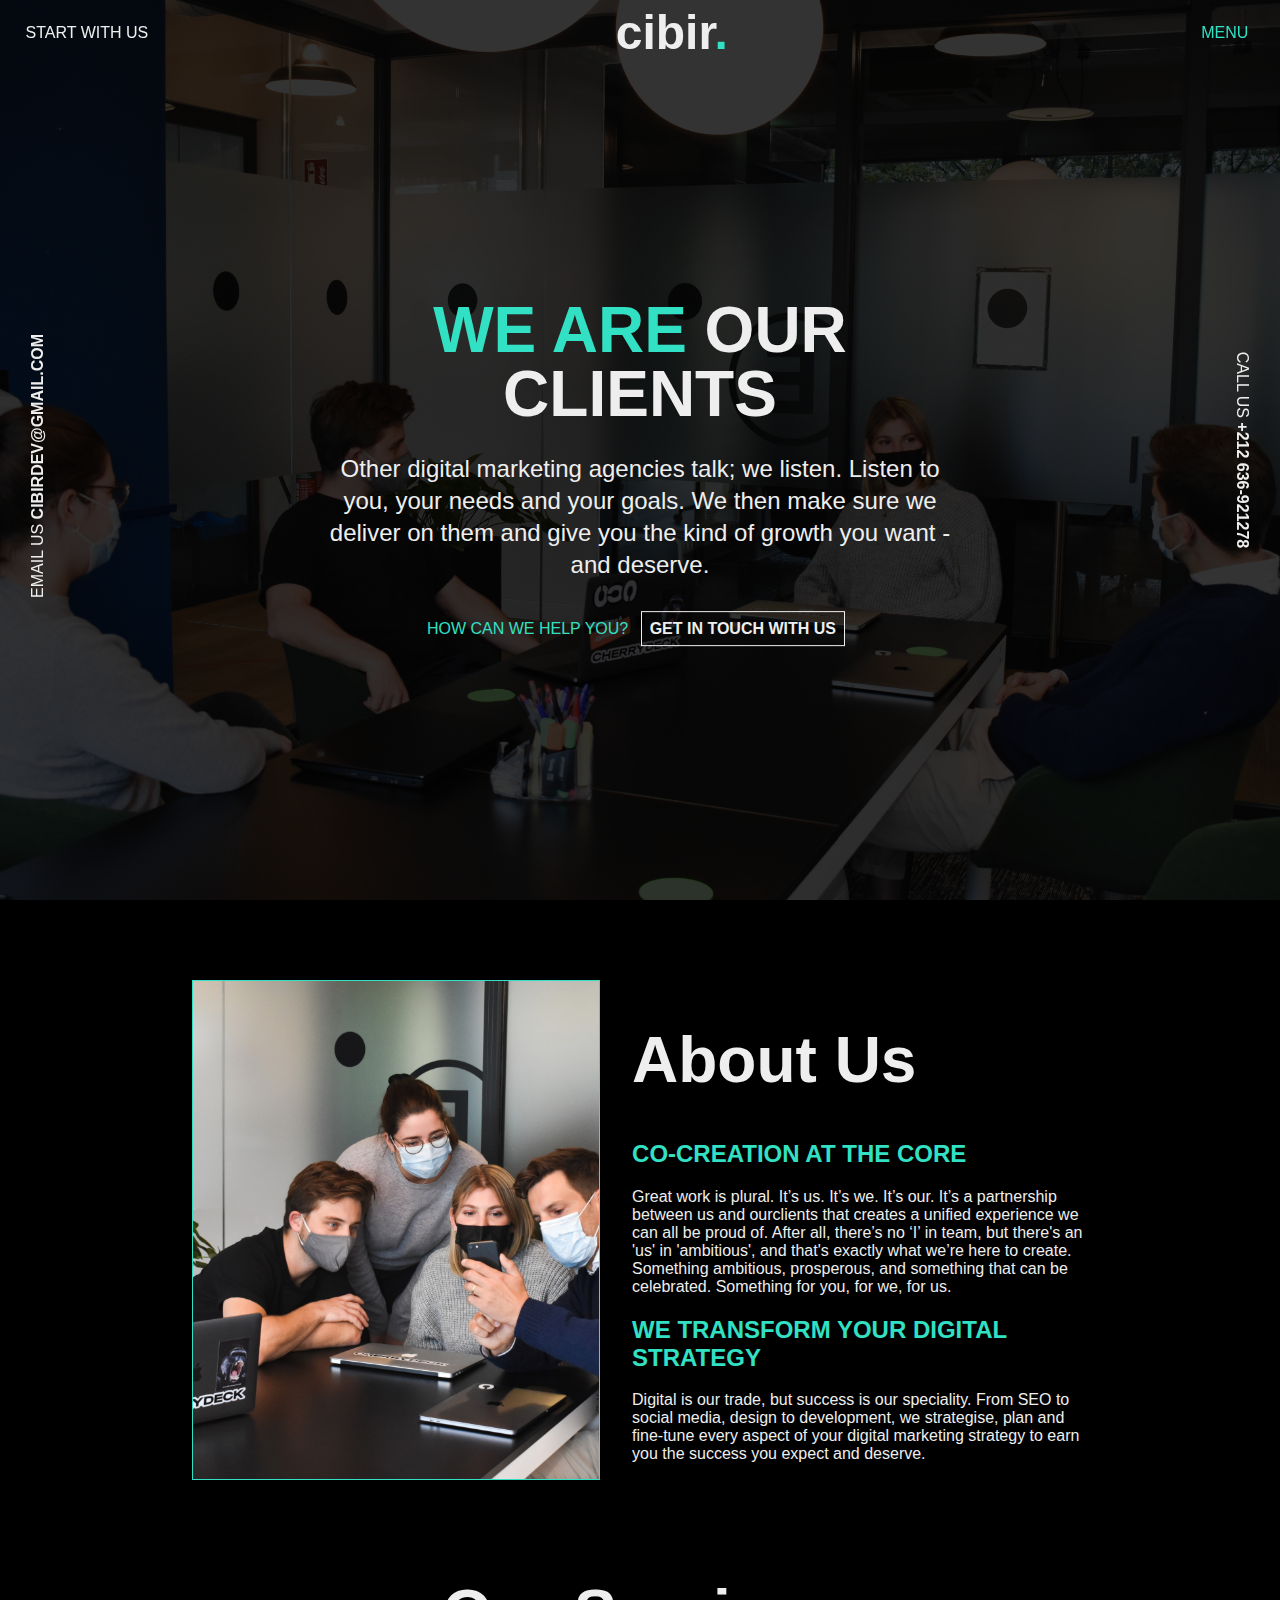
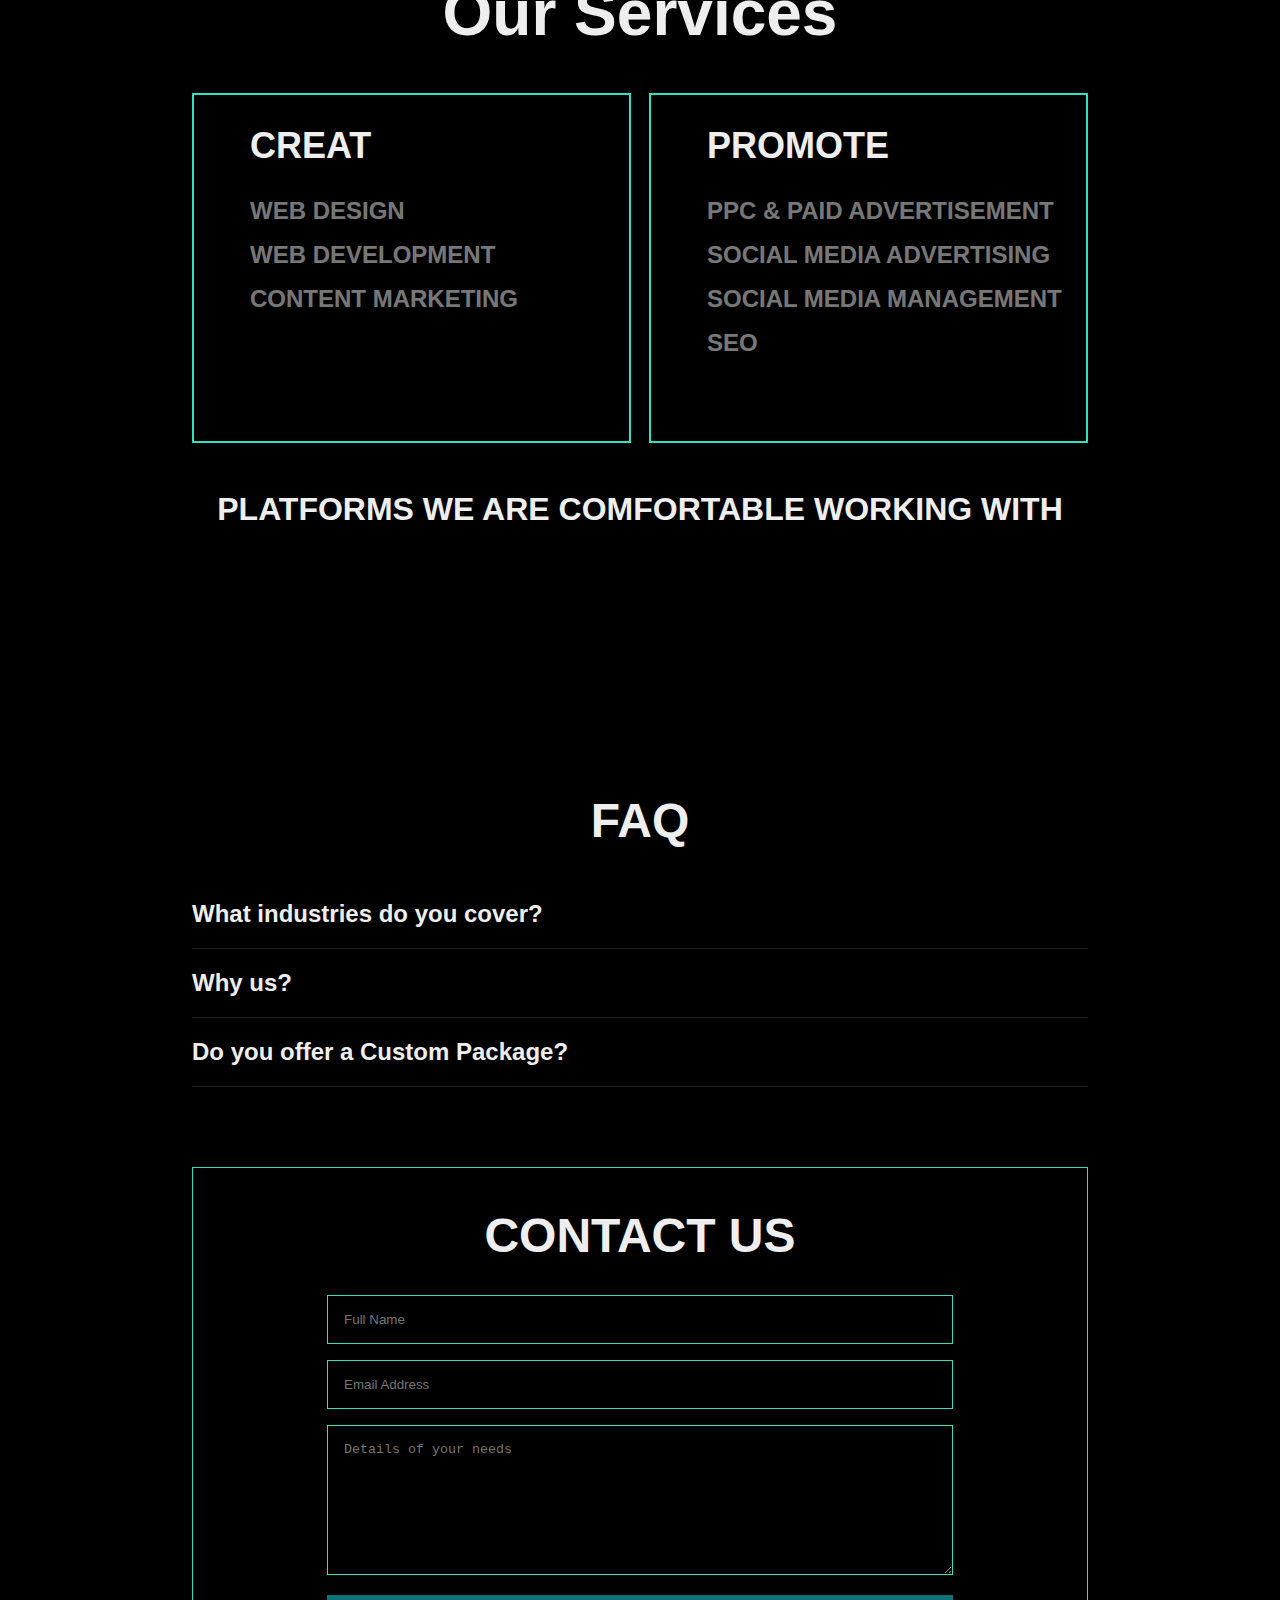
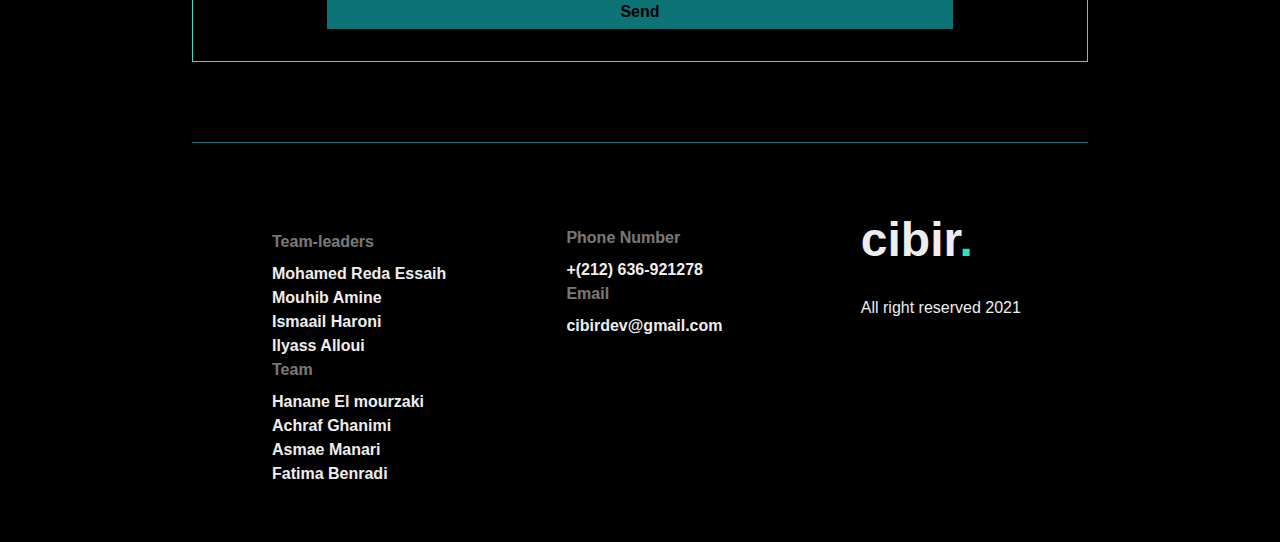
==== index.html @ a4356b27 "cibir project" ====
<!DOCTYPE html>
<html lang="en">

<head>
    <meta charset="UTF-8">
    <meta http-equiv="X-UA-Compatible" content="IE=edge">
    <meta name="viewport" content="width=device-width, initial-scale=1.0">
    <link rel="stylesheet" href="https://use.fontawesome.com/releases/v5.15.4/css/all.css"
        integrity="sha384-DyZ88mC6Up2uqS4h/KRgHuoeGwBcD4Ng9SiP4dIRy0EXTlnuz47vAwmeGwVChigm" crossorigin="anonymous">
    <link rel="stylesheet" href="css/main.css">
    <script src="https://ajax.googleapis.com/ajax/libs/jquery/3.5.1/jquery.min.js"></script>
    <script src="js/main.js"></script>
    <link rel="shortcut icon" type="image/jpg" href="img/1630439163.ico" />
    <title>index | cibir.</title>
</head>

<body>
    <div class="image-top">
        <img id="home" src="img/cherrydeck-PH8Ccgq3mvk-unsplash.jpg" alt="Agency">
    </div>
    <div class="top">
        <nav class="navbar">
            <div class="contain-nav">
                <a href="#contact" class="start"><i class="fas fa-caret-right fa-lg"></i> START WITH US</a>
                <a href="">
                    <h1 class="point-logo"><span class="logo">cibir</span>.</h1>
                </a>
                <button class="enter"><span>MENU</span> <i class="fas fa-bars"></i></button>
            </div>
        </nav>
        <div class="call">
            <p class="email">CALL US <b>+212 636-921278</b></p>
        </div>
        <div class="cibirmail">
            <p class="email">EMAIL US <b>CIBIRDEV@GMAIL.COM</b></p>
        </div>
        <div class="menu">
            <div class="menu-nav">
                <a href="" class="start-with-us"><i class="fas fa-caret-right fa-lg"></i> START WITH US</a>
                <a href="">
                    <h1 class="point-logo2"><span class="logo2">cibir</span>.</h1>
                </a>
                <button class="exit"><span>EXIT</span> <i class="fas fa-times"></i></button>
            </div>
            <ul>
                <li>
                    <a href="#home" class="li-menu1 menu-link">Home</a>
                </li>
                <li>
                    <a href="#about" class="li-menu2 menu-link">About</a>
                </li>
                <li>
                    <a href="#services" class="li-menu3 menu-link">services</a>
                </li>
                <li>
                    <a href="#faq" class="li-menu4 menu-link">FAQ</a>
                </li>
                <li>
                    <a href="#contact" class="li-menu5 menu-link">Contact</a>
                </li>
            </ul>
            <div class="footer">
                <div class="footer-cards">
                    <div class="footer-card">
                        <h1>Phone Number</h1>
                        <p>+(212) 636-921278</p>
                    </div>
                    <div class="footer-card">
                        <h1>Email</h1>
                        <p>cibirdev@gmail.com</p>
                    </div>
                    <div class="footer-card">
                        <h1>Team-leaders</h1>
                        <p>Mohamed Reda Essaih</p>
                        <p>Mouhib Amine</p>
                        <p>Ismaail Haroni</p>
                        <p>Ilyass Alloui</p>
                    </div>
                    <div class="footer-card">
                        <h1>Team</h1>
                        <p>Hanane El mourzaki</p>
                        <p>Achraf Ghanimi</p>
                        <p>Asmae Manari</p>
                        <p>Fatima Benradi</p>
                    </div>
                    <div class="details">
                        <div class="social-media">
                            <a href=""><i class="fab fa-instagram fa-sm"></i></a>
                            <a href=""><i class="fab fa-pinterest-p fa-sm"></i></a>
                            <a href=""><i class="fab fa-facebook-f fa-sm"></i></a>
                            <a href=""><i class="fab fa-whatsapp fa-sm"></i></a>
                            <p class="copyright">All right reserved 2021</p>
                        </div>
                    </div>
                </div>
            </div>
        </div>
        <div class="content">
            <div class="home">
                <h1><span>WE ARE</span>
                    OUR CLIENTS</h1>
                <p>Other digital marketing agencies talk; we listen. Listen to you, your needs and your goals. We then
                    make sure we deliver on them and give you the kind of growth you want - and deserve.</p>
                <p class="btn-text">HOW CAN WE HELP YOU?</p>
                <a href="#contact">GET IN TOUCH WITH US</a>
            </div>
            <div class="about-us">
                <h1 class="img-about-title">About Us</h1>
                <div class="img-about">
                    <img id="about" src="img/cherrydeck-A44EW3n2PgM-unsplash.jpg" alt="agency">
                </div>
                <div class="content-about">
                    <h1>About Us</h1>
                    <div class="about1">
                        <h2>CO-CREATION AT THE CORE</h2>
                        <p>Great work is plural. It’s us. It’s we. It’s our. It’s a partnership between us and
                            ourclients
                            that creates a unified experience we can all be proud of. After all, there’s no ‘I’ in team,
                            but there's an 'us' in 'ambitious', and that's exactly what we’re here to create. Something
                            ambitious,
                            prosperous, and something that can be celebrated. Something for you, for we, for us.</p>
                    </div>
                    <div class="about2">
                        <h2>WE TRANSFORM YOUR DIGITAL STRATEGY</h2>
                        <p>Digital is our trade, but success is our speciality. From SEO to social media, design to
                            development,
                            we strategise, plan and fine-tune every aspect of your digital marketing strategy to
                            earn
                            you
                            the
                            success you expect and deserve.</p>
                    </div>
                </div>
            </div>
            <div class="services">
                <h1 id="services">Our Services</h1>
                <div class="service-card">
                    <div class="service-card-links">
                        <ul>
                            <h2>CREAT</h2>
                            <li class="web-design-link">WEB DESIGN</li>
                            <li class="web-dev-link">WEB DEVELOPMENT</li>
                            <li class="web-content-link">CONTENT MARKETING</li>
                        </ul>
                    </div>
                </div>
                <div class="service-card">
                    <div class="service-card-links">
                        <ul>
                            <h2>PROMOTE</h2>
                            <li class="ppc-link">PPC & PAID ADVERTISEMENT</li>
                            <li class="s-media-ads-link">SOCIAL MEDIA ADVERTISING</li>
                            <li class="s-media-management-link">SOCIAL MEDIA MANAGEMENT</li>
                            <li class="seo-link">SEO</li>
                        </ul>
                    </div>
                </div>
            </div>
            <div class="partners">
                <h1>PLATFORMS WE ARE COMFORTABLE WORKING WITH</h1>
                <div class="partner-icons">
                    <i class="fab fa-shopify"></i>
                    <i class="fab fa-wordpress"></i>
                    <i class="fab fa-google"></i>
                    <i class="fab fa-yahoo"></i>
                    <br>
                    <i class="fab fa-facebook"></i>
                    <i class="fab fa-instagram"></i>
                    <i class="fab fa-pinterest"></i>
                    <i class="fab fa-tiktok"></i>
                </div>
            </div>
            <div class="faq">
                <h1 id="faq">FAQ</h1>
                <div class="faq1 faq-title">
                    <h2>What industries do you cover?</h2><i class="fas fa-caret-down"></i>
                </div>
                <div class="faq1-ansr">
                    <p>We cover pretty much all industries including e-commerce, tech, law, medical, local, retail and
                        crypto. If you have something super niche or unique then get in touch to see if we can handle
                        it, We're sure we can!</p>
                </div>
                <div class="faq2 faq-title">
                    <h2>Why us?</h2> <i class="fas fa-caret-down"></i>
                </div>
                <div class="faq2-ansr">
                    <p>If you hire us as your digital marketing agency then we will provide you
                        services from A to Z with 24/7 support.</p>
                </div>
                <div class="faq3 faq-title">
                    <h2>Do you offer a Custom Package?</h2> <i class="fas fa-caret-down"></i>
                </div>
                <div class="faq3-ansr">
                    <p>Sure, Just Contact Us, to learn about all the details you need to customize.</p>
                </div>
            </div>
            <div class="contact-us">
                <h1 id="contact">CONTACT US</h1>
                <form action="https://formsubmit.co/cibirdev@gmail.com" method="POST">
                    <input type="hidden" name="_next" value="http://127.0.0.1:5500/thanks.html">
                    <input type="hidden" name="_captcha" value="false">
                    <input type="hidden" name="_subject" value="Cibir you have got an Email">
                    <input type="text" name="name" placeholder="Full Name" required class="input-em">
                    <br>
                    <input type="email" name="email" placeholder="Email Address" class="input-em" required>
                    <br>
                    <textarea name="message" placeholder="Details of your needs" class="message"></textarea>
                    <br>
                    <button type="submit" class="btn-msg">Send</button>
                </form>
            </div>
            <footer>
                <div class="footer-cards-index">
                    <div class="card-group1">
                        <div class="footer-card-index">
                            <h1>Phone Number</h1>
                            <p>+(212) 636-921278</p>
                        </div>
                        <div class="footer-card-index">
                            <h1>Email</h1>
                            <p>cibirdev@gmail.com</p>
                        </div>
                    </div>
                    <div class="card-group2">
                        <div class="footer-card-index">
                            <h1>Team-leaders</h1>
                            <p>Mohamed Reda Essaih</p>
                            <p>Mouhib Amine</p>
                            <p>Ismaail Haroni</p>
                            <p>Ilyass Alloui</p>
                        </div>
                        <div class="footer-card-index">
                            <h1>Team</h1>
                            <p>Hanane El mourzaki</p>
                            <p>Achraf Ghanimi</p>
                            <p>Asmae Manari</p>
                            <p>Fatima Benradi</p>
                        </div>
                    </div>
                    <div class="details-index">
                        <a href="" class="footer-logo">
                            <h1 class="point-logo"><span class="logo">cibir</span>.</h1>
                        </a>
                        <div class="social-media-index">
                            <a href=""><i class="fab fa-instagram fa-sm"></i></a>
                            <a href=""><i class="fab fa-pinterest-p fa-sm"></i></a>
                            <a href=""><i class="fab fa-facebook-f fa-sm"></i></a>
                            <a href=""><i class="fab fa-whatsapp fa-sm"></i></a>
                            <p class="copyright-index">All right reserved 2021</p>
                        </div>
                    </div>
                    <p class="copyright-footer">All right reserved 2021</p>
            </footer>
        </div>
    </div>
    <div class="popup-content web-design">
        <div class="popup-title">
            <a href="">
                <h1 class="point-logo"><span class="logo">cibir</span>.</h1>
            </a>
            <h1>OUR WEB DESIGN SERVICES INCLUDE:</h1>
        </div>
        <div class="popup-details">
            <h2>WEBSITE DESIGN</h2>
            <p>We love building websites that look exceptional, represent your brand and engage your audience.
                We design mobile-first ensuring your users can reach their goal on all modern devices thus
                helping you achieve your business objectives.</p>
            <h2>USER INTERFACE</h2>
            <p>We craft sophisticated intuitive graphical interfaces that are enjoyable and efficient to use.
                Whether you need a new piece of functionality added to an existing website or a standalone
                online product such as a digital dashboard or esports tournament platform, we have you covered.
            </p>
            <h2>EMAIL DESIGN</h2>
            <p>Driving your audience to the end goal through creative and compelling email marketing designs.
            </p>
            <button class="services-btn"><i class="fas fa-long-arrow-alt-left fa-lg"></i> GET BACK TO
                SERVICES</button>
        </div>
    </div>
    <div class="popup-content web-dev">
        <div class="popup-title">
            <a href="">
                <h1 class="point-logo"><span class="logo">cibir</span>.</h1>
            </a>
            <h1>OUR WEB DEVELOPMENT SERVICES INCLUDE:</h1>
        </div>
        <div class="popup-details">
            <h2>WEBSITES</h2>
            <p>All our websites are responsive across different devices, and are technically optimised and built to
                SEO best practices. We can build on popular CMS’ such as Wordpress, Drupal and Joomla or create a
                custom CMS for your specific needs. Depending on your requirements, we can utilise existing themes
                or build a bespoke front end solution with custom functionality!</p>
            <h2>E-COMMERCE WEBSITES</h2>
            <p>We build optimised online stores on platforms such as Magento, Shopify, WooCommerce as well develop
                bespoke scalable solutions that meet specific requirements. We have extensive experience using
                different payment gateway providers such as Stripe, PayPal, Sagepay, Worldpay, etc...
            </p>
            <button class="services-btn"><i class="fas fa-long-arrow-alt-left fa-lg"></i> GET BACK TO
                SERVICES</button>
        </div>
    </div>
    <div class="popup-content web-content">
        <div class="popup-title">
            <a href="">
                <h1 class="point-logo"><span class="logo">cibir</span>.</h1>
            </a>
            <h1>OUR CONTENT MARKETING SERVICES INCLUDE:</h1>
        </div>
        <div class="popup-details">
            <h2>COPYWRITING</h2>
            <p>Website copy creation that’s optimised for search engines and designed to drive the user to key pages and
                conversion points.</p>
            <h2>CONTENT STRATEGY</h2>
            <p>Development of a content strategy that targets your audience's needs, making sure it includes all the
                relevant topics and keywords needed.
            </p>
            <h2>CONTENT CREATION</h2>
            <p>Development and creation of editorial content like blogs, guides and whitepapers that’ll drive visitors
                to your site and keep engaged on your webpages.
            </p>
            <h2>MULTIMEDIA CONTENT</h2>
            <p>Eye-catching visual content that makes a mark on the audience and makes your brand stand out.
            </p>
            <button class="services-btn"><i class="fas fa-long-arrow-alt-left fa-lg"></i> GET BACK TO
                SERVICES</button>
        </div>
    </div>
    <div class="popup-content ppc">
        <div class="popup-title">
            <a href="">
                <h1 class="point-logo"><span class="logo">cibir</span>.</h1>
            </a>
            <h1>OUR PPC & PAID ADVERTISING SERVICES INCLUDE:</h1>
        </div>
        <div class="popup-details">
            <h2>PPC</h2>
            <p>Drive conversions and improve ROI through Google and Bing's advertising networks.</p>
            <h2>DISPLAY ADVERTISING</h2>
            <p>Get your brand seen on websites relevant to your audience’s interests.
            </p>
            <h2>REMARKETING</h2>
            <p>Stay at the forefront of people's minds with remarketing campaigns that turn interest into conversions.
            </p>
            <button class="services-btn"><i class="fas fa-long-arrow-alt-left fa-lg"></i> GET BACK TO
                SERVICES</button>
        </div>
    </div>
    <div class="popup-content s-media-ads">
        <div class="popup-title">
            <a href="">
                <h1 class="point-logo"><span class="logo">cibir</span>.</h1>
            </a>
            <h1>OUR SOCIAL MEDIA ADVERTISING SERVICES INCLUDE:</h1>
        </div>
        <div class="popup-details">
            <h2>CAMPAIGN STRATEGY & SET-UP</h2>
            <p>Planning that finds the right way to speak to the right audience.</p>
            <h2>COPY & AD CREATIVE DEVELOPMENT</h2>
            <p>Visuals that speak a thousand words and copy that speaks a thousand more, so your audience knows who you
                are and what you’re about.
            </p>
            <h2>REPORTING & MEASUREMENT</h2>
            <p>Analysis that tells you in simple terms how your campaigns are performing and what needs to be done to
                get even more from your budget.
            </p>
            <button class="services-btn"><i class="fas fa-long-arrow-alt-left fa-lg"></i> GET BACK TO
                SERVICES</button>
        </div>
    </div>
    <div class="popup-content s-media-management">
        <div class="popup-title">
            <a href="">
                <h1 class="point-logo"><span class="logo">cibir</span>.</h1>
            </a>
            <h1>OUR SOCIAL MEDIA MANAGEMENT SERVICES INCLUDE:</h1>
        </div>
        <div class="popup-details">
            <h2>SOCIAL MEDIA MARKETING STRATEGY</h2>
            <p>Planning that gets beneath the skin of your audience and delivers something they’ll find impossible to
                resist.</p>
            <h2>CONTENT CREATION</h2>
            <p>Comprehensive content calendars and striking design that surprises and delights the people you’re trying
                to reach.
            </p>
            <h2>ANALYSIS AND REPORTING</h2>
            <p>
                Easy to understand reporting that goes beyond the numbers and provides actionable insight into how you
                can grow your accounts.
            </p>
            <h2>MULTIMEDIA DESIGN</h2>
            <p>
                Our design team will help create awesome visuals to accompany your posts. These include stand out images
                and viral videos to generate a buzz on your social channels, and GIF’s that can be shared, commented on
                and retweeted to get people engaging with your product!
            </p>
            <button class="services-btn"><i class="fas fa-long-arrow-alt-left fa-lg"></i> GET BACK TO
                SERVICES</button>
        </div>
    </div>
    <div class="popup-content seo">
        <div class="popup-title">
            <a href="">
                <h1 class="point-logo"><span class="logo">cibir</span>.</h1>
            </a>
            <h1>OUR SEO SERVICES INCLUDE:</h1>
        </div>
        <div class="popup-details">
            <h2>CONTENT CREATION</h2>
            <p>Creation of optimised content that’s built around the keywords your audience is searching for and their
                intent.</p>
            <h2>LINK BUILDING</h2>
            <p>SEO activities and campaigns that promote your content to drive organic traffic and win links
            </p>
            <h2>TECHNICAL SEO</h2>
            <p>Web builds and on-site audits that tick every technical box so you can rank highly in the search engines.
            </p>
            <button class="services-btn"><i class="fas fa-long-arrow-alt-left fa-lg"></i> GET BACK TO
                SERVICES</button>
        </div>
    </div>
</body>

</html>
---- css/main.css ----
html {
    box-sizing: border-box;
    font-size: 100%;
    height: 100%;
    max-width: 100%;
}

*,
*::before,
*::after {
    box-sizing: inherit;
    /* border: 1px solid #32E0C4; */
}

body {
    font-family: 'Segoe UI', Tahoma, Geneva, Verdana, sans-serif;
    margin: auto;
    background-color: #000000;
    color: #EEEEEE;
    height: 100%;
}

.call {
    position: fixed;
    right: 1%;
    top: 50%;
    -ms-transform: translateY(-50%);
    transform: translateY(-50%);
    writing-mode: vertical-rl;
    text-orientation: mixed;
}

.navbar {
    width: 100%;
    height: 17%;
    position: fixed;
    top: -3%;
    z-index: 5;
    transition: background-color .2s;
    transition-timing-function: ease-in-out;
}

.contain-nav {
    margin: auto;
    display: flex;
    justify-content: space-between;
    align-items: center;
    width: 96%;
}

nav button {
    background: none;
    color: #EEEEEE;
    border: none;
    cursor: pointer;
    font-size: 1rem;
}

nav button span {
    color: #32E0C4;
}

.point-logo {
    color: #32E0C4;
    font-size: 3rem;
}

.logo {
    color: #EEEEEE;
    font-size: 3rem;
}

a {
    color: #EEEEEE;
    text-decoration: none;
}

.cibirmail {
    position: fixed;
    left: 1%;
    top: 50%;
    -ms-transform: translateY(-50%);
    transform: translateY(-50%);
}

.cibirmail p {
    margin-top: 2rem;
    writing-mode: vertical-rl;
    text-orientation: mixed;
    transform: rotate(-180deg);
}

.menu {
    position: fixed;
    top: 0;
    z-index: 999;
    width: 100%;
    height: 100%;
    background-color: #EEEEEE;
    color: #000000;
    display: none;
}

.menu ul {
    position: absolute;
    left: 10%;
    top: 50%;
    -ms-transform: translateY(-50%);
    transform: translateY(-50%);
}

.menu li {
    list-style: none;
    margin-bottom: 1rem;
    cursor: pointer;
    width: 5%;
}

.menu a {
    font-size: 3rem;
    color: #000000;
    transition: margin-left .5s;
    transition-timing-function: ease-in-out;
}

.menu ul a:hover {
    margin-left: 1.5rem;
}

.exit {
    background: none;
    color: #EEEEEE;
    border: none;
    cursor: pointer;
    font-size: 1rem;
}

.menu-nav {
    margin: auto;
    display: flex;
    justify-content: space-between;
    align-items: center;
    width: 96%;
    position: fixed;
    top: -2%;
    left: 2%;
    z-index: -999;
}

.menu-nav a {
    font-size: 1rem;
}

.point-logo2 {
    color: #0D7377;
    font-size: 3rem;
}

.logo2 {
    color: #000000;
    font-size: 3rem;
}

.exit span {
    color: #000000;
}

.exit i {
    color: #000000;
}

.footer-cards {
    position: absolute;
    top: 50%;
    -ms-transform: translateY(-50%);
    transform: translateY(-50%);
    left: 50%;
    width: 30%;
    justify-content: space-between;
    display: flex;
    flex-wrap: wrap;
}

.footer-cards-index {
    height: 400px;
    padding: 5rem;
    border-top: 1px solid #0D7377;
    margin-top: 5rem;
}

.footer-card-index {
    width: 30%;
    line-height: .5rem;
}

.card-group1 {
    width: 70%;
    position: relative;
    top: 0%;
    left: 40%;
}

.card-group2 {
    position: relative;
    top: -45%;
    left: 0%;
}

.footer-card {
    width: 50%;
    line-height: .5rem;
}

.footer-card-index h1 {
    font-size: 1rem;
    opacity: .5;
    margin-bottom: 1.5rem;
}

.footer-card-index p {
    font-weight: bold;
}

.details-index {
    position: relative;
    top: -170%;
    left: 80%;
    width: 30%;
}

.footer-card h1 {
    font-size: 1rem;
    opacity: .5;
    margin-bottom: 1.5rem;
}

.footer-card p {
    font-weight: bold;
}

.details {
    width: 100%;
    display: inline;
}

.details i {
    font-size: 1.2rem;
    margin-right: .5rem;
}

.copyright {
    display: inline;
    margin-left: 30%;
}

.content {
    width: 70%;
    margin: auto;
}

.home {
    width: 50%;
    margin: auto;
    text-align: center;
    line-height: 1rem;
    position: absolute;
    top: 50%;
    left: 50%;
    z-index: 2;
    transform: translate(-50%, -50%);
}

.home a {
    border: 1px solid #EEEEEE;
    margin-right: .5rem;
    padding: .5rem;
    font-weight: bold;
}

.home a:hover {
    background-color: #32E0C4;
    color: #000000;
    border: none;
}

.home .btn-text {
    display: inline;
    font-size: 1rem;
    margin-right: .5rem;
    color: #32E0C4;
}

.home h1 {
    font-size: 4rem;
    line-height: 4rem;
}

.home h1 span {
    color: #32E0C4;
}

.home p {
    font-size: 1.5rem;
    line-height: 2rem;
    margin-bottom: 2rem;
    margin-top: -1rem;
}

.top {
    height: 100%;
    margin-bottom: 2rem;
}

body::-webkit-scrollbar {
    width: .4rem;
}

body::-webkit-scrollbar-track {
    background: #0D7377;
}

body::-webkit-scrollbar-thumb {
    background-color: #32E0C4;
}

.content-about {
    width: 100%;
    margin-left: 2rem;
}

.about-us h1 {
    font-size: 4rem;
}

.content-about h2 {
    color: #32E0C4;
}

.image-top {
    z-index: -999;
    width: 100%;
    height: 100%;
}

.image-top img {
    z-index: -999;
    width: 100%;
    height: 100%;
    object-fit: cover;
    opacity: .2;
}

.about-us img {
    width: 100%;
    height: 500px;
    object-fit: cover;
    border: 1px solid #32E0C4;
}

.about-us {
    display: flex;
    justify-content: center;
    width: 100%;
    height: 500px;
    margin-top: 5rem;
}

.services {
    display: flex;
    justify-content: space-between;
    flex-wrap: wrap;
}

.services h1 {
    font-size: 4rem;
    margin-top: 6rem;
    display: block;
    width: 100%;
    text-align: center;
}

.service-card {
    width: 49%;
}

.service-card-links {
    /* background-color: #EEEEEE; */
    border: 2px solid #32E0C4;
    padding-left: 1rem;
    font-size: 1.5rem;
    font-weight: bold;
    height: 350px;
}

.service-card-links li:hover {
    color: #32E0C4;
    opacity: 1;
}

.service-card-links li {
    list-style-type: none;
    color: #EEEEEE;
    opacity: .5;
    margin-bottom: 1rem;
    transition: color 1s, opacity .5s;
    transition-timing-function: ease-in-out;
}

.popup-content {
    position: fixed;
    top: 0;
    left: 0;
    width: 100%;
    height: 100%;
    background-color: #0D7377;
    z-index: 999;
    display: none;
    justify-content: center;
}

.popup-title {
    width: 40%;
    padding: 2rem 3rem 0rem 5rem;
    background-color: #000000;
}

.popup-details {
    width: 60%;
    padding: 4rem 10rem 5rem 5rem;
    background-color: #EEEEEE;
    color: #000000;
    overflow: scroll;

}

.popup-details h2 {
    color: #0D7377;
}

.services-btn {
    margin-top: 5rem;
    background: none;
    /* border: 1px solid #000000; */
    border: none;
    outline: none;
    font-size: 1.2rem;
    cursor: pointer;
}

.services-btn i {
    margin-right: 1rem;
}

.services-btn:hover {
    color: #0D7377;
}

.web-design-link,
.web-dev-link,
.web-content-link,
.ppc-link,
.s-media-ads-link,
.s-media-management-link,
.seo-link {
    cursor: pointer;
}

.footer-index {
    display: flex;
    position: absolute;
}

.partners {
    margin-top: 3rem;
    text-align: center;
}

.partners h1 {
    font-size: 2rem;
}

.partner-icons i {
    font-size: 4rem;
    margin: 2rem 5rem 1rem 5rem;
    opacity: .5;
    color: #32E0C4;
}

.faq-title {
    display: flex;
    justify-content: space-between;
    border-bottom: 1px solid #1b1b1b;
    align-items: center;
}

.faq i {
    font-size: 1.5rem;
}

.faq1-ansr,
.faq2-ansr,
.faq3-ansr {
    display: none;
}

.faq h1 {
    font-size: 3rem;
    margin-top: 6rem;
    display: block;
    width: 100%;
    text-align: center;
}

.faq-title {
    cursor: pointer;
    transition: color 1s;
    transition-timing-function: ease-in-out;
}

.faq-title h2 {
    width: 90%;
}

.faq-title:hover {
    color: #32E0C4;
}

.contact-us {
    text-align: center;
    margin-top: 5rem;
    width: 100%;
    height: 100%;
    border: 1PX solid #32E0C4;
    padding: .5rem 0rem 2rem 0rem;
}

.contact-us h1 {
    font-size: 3rem;
}

.input-em {
    width: 70%;
    padding: 1rem;
    background: none;
    outline: none;
    border: 1px solid #32E0C4;
    color: #EEEEEE;
    margin-bottom: 1rem;
}

.message {
    width: 70%;
    height: 150px;
    padding: 1rem;
    background: none;
    outline: none;
    border: 1px solid #32E0C4;
    color: #EEEEEE;
}

.btn-msg {
    margin-top: 1rem;
    background: none;
    font-size: 1rem;
    border: none;
    outline: none;
    background-color: #0D7377;
    padding: .5rem;
    width: 70%;
    font-weight: bold;
}

.img-about-title {
    display: none;
}

.btn-msg:hover {
    background-color: #32E0C4;
}

.copyright-footer {
    display: none;
}

@media only screen and (max-width: 1024px) {

    .home {
        width: 85%
    }

    .about-us h1 {
        font-size: 3rem;
        margin-top: -1rem;
    }

    .about-us img {
        height: 600px;
    }

    .img-about-title {
        text-align: left !important;
    }

    .services h1 {
        text-align: left !important;
    }

    .about-us {
        height: 550px;
    }

    .service-card-links {
        font-size: 1.2rem;
        height: 300px;
    }

    .service-card-links ul {
        margin-left: -1.9rem;
    }

    .partners {
        margin-top: 5rem;
    }

    .partners h1 {
        font-size: 2rem;
    }

    .partner-icons {
        display: flex;
        justify-content: center;
    }

    .partner-icons i {
        font-size: 2rem;
        margin: 2rem;
        opacity: .5;
        color: #32E0C4;
    }

    .footer-cards-index {
        height: 400px;
        padding: 5rem;
        border-top: 1px solid #0D7377;
        margin-top: 4rem;
    }

    .footer-card-index {
        width: 40%;
    }

    .card-group1 {
        width: 70%;
        position: relative;
        top: -18%;
        left: 35%;
    }

    .card-group2 {
        position: relative;
        top: -60%;
        left: -10%;
    }


    .footer-card-index h1 {
        margin-bottom: 1rem;
    }

    .details-index {
        position: relative;
        top: -175%;
    }

    .social-media-index {
        line-height: .2rem;
    }

    .popup-title {
        width: 40%;
        padding: .5rem 1rem 0rem 1.5rem;
    }

    .popup-details {
        width: 80%;
        padding: 2rem 5rem 0rem 5rem;
    }

    .services-btn {
        margin-top: 3rem;
    }

    .footer-cards {
        width: 50%;
        margin-left: -5rem;
    }

    .footer-card {
        width: 50%;
    }

    .footer-card h1 {
        margin-bottom: 1rem;
    }

    .menu ul {
        left: 2%;
        width: 30%;
    }

    .menu li {
        margin-bottom: 1rem;
    }

}

@media only screen and (max-width: 768px) {

    .home {
        width: 80%
    }

    .home h1 {
        font-size: 2rem;
    }

    .home p {
        font-size: 1rem;
    }

    .about-us {
        display: block;
        width: 100%;
        height: 500px;
        margin-top: 5rem;
    }

    .about-us h1 {
        font-size: 2rem;
        margin-top: -.5rem;
        display: none;
    }

    .img-about-title {
        text-align: center;
        display: block !important;
    }

    .content-about {
        width: 100%;
        margin-left: 0rem;
        margin-top: 1rem;
    }

    .about-us img {
        height: 300px;
        /* display: none; */
    }

    .about-us {
        height: 650px;
    }

    .services {
        display: block;
    }

    .services h1 {
        font-size: 3rem;
        margin-top: 8rem;
        display: block;
        width: 100%;
        text-align: center;
    }

    .service-card {
        width: 100%;
        margin-bottom: 1rem;
    }

    .service-card-links {
        /* background-color: #EEEEEE; */
        border: 2px solid #32E0C4;
        padding-left: 3rem;
        font-size: 1.5rem;
        font-weight: bold;
        height: 350px;
    }

    .partners {
        margin-top: 5rem;
        text-align: center
    }

    .partners h1 {
        font-size: 2rem;
    }

    .partner-icons {
        display: block;
    }

    .partner-icons i {
        font-size: 2rem;
        margin: 2rem;
        opacity: .5;
        color: #32E0C4;
    }

    .footer-cards-index {
        height: 400px;
        padding: 5rem;
        border-top: 1px solid #0D7377;
        margin-top: 4rem;
    }

    .footer-card-index {
        width: 50%;
    }

    .card-group1 {
        width: 100%;
        position: relative;
        top: -18%;
        left: 30%;
    }

    .card-group2 {
        position: relative;
        top: -60%;
        left: -20%;
    }


    .footer-card-index h1 {
        margin-bottom: 1rem;
    }

    .details-index {
        position: relative;
        top: -175%;
        width: 50%;
    }

    .social-media-index {
        line-height: .2rem;
    }

    .popup-title {
        width: 40%;
        padding: .2rem 1rem 0rem 1.5rem;
    }

    .popup-details {
        width: 100%;
        padding: 1rem 5rem 0rem 2rem;
    }

    .services-btn {
        margin-top: 2rem;
        margin-bottom: 5rem;
    }

    .footer-cards {
        width: 50%;
        margin-left: -5rem;
    }

    .footer-card {
        width: 50%;
    }

    .footer-card h1 {
        margin-bottom: 1rem;
    }

    .menu ul {
        left: 2%;
        width: 30%;
    }

    .menu li {
        margin-bottom: 1rem;
    }

}

@media only screen and (max-width: 425px) {

    .start,
    .cibirmail,
    .call {
        display: none;
    }

    .content {
        width: 85%;
    }

    .home {
        width: 85%;
        text-align: left;
    }

    .btn-text {
        display: none !important;
    }

    .about-us {
        height: 770px;
    }

    .services h1 {
        font-size: 2rem;
    }

    .service-card-links {
        font-size: 1.1rem;
        height: 250px;
    }

    .service-card-links ul {
        margin-left: -3rem;
    }

    .partners h1 {
        font-size: 1.5rem;
    }

    .partner-icons i {
        font-size: 2.5rem;
        margin: 1rem;
    }

    .faq h1 {
        font-size: 3rem;
        margin-top: 3rem;
    }

    .faq h2 {
        font-size: 1.2rem;
    }

    .point-logo,
    .point-logo2 {
        font-size: 2rem;
    }

    .navbar,
    .menu-nav {
        top: -2%;
    }

    .contain-nav,
    .menu-nav {
        width: 90%;
        left: 5%;
    }

    .contact-us {
        margin-top: 4rem;
    }

    .contact {
        font-size: 1.2rem;
    }

    .input-em {
        width: 95%;
    }

    .message {
        width: 95%;
    }

    .btn-msg {
        width: 95%;
    }

    .faq h1 {
        text-align: left;
    }

    .card-group1,
    .card-group2,
    .footer-logo,
    .social-media-index {
        display: none;
    }

    .footer-cards-index {
        height: 20px;
        padding: 1rem 0rem 5rem 0rem;
        border-top: 1px solid #0D7377;
        margin-top: 4rem;
    }

    .footer-card-index {
        width: 100%;
    }

    .copyright-footer {
        display: block;
        text-align: center;
    }

    .start-with-us {
        display: none;
    }

    .footer-cards {
        display: none;
    }

    .popup-content {
        overflow: scroll;
    }

    .popup-title {
        width: 100%;
        padding-bottom: 2rem;
        background-color: #000000;
    }

    .popup-details {
        width: 100%;
        background-color: #EEEEEE;
        color: #000000;
        overflow: scroll;
    }

}
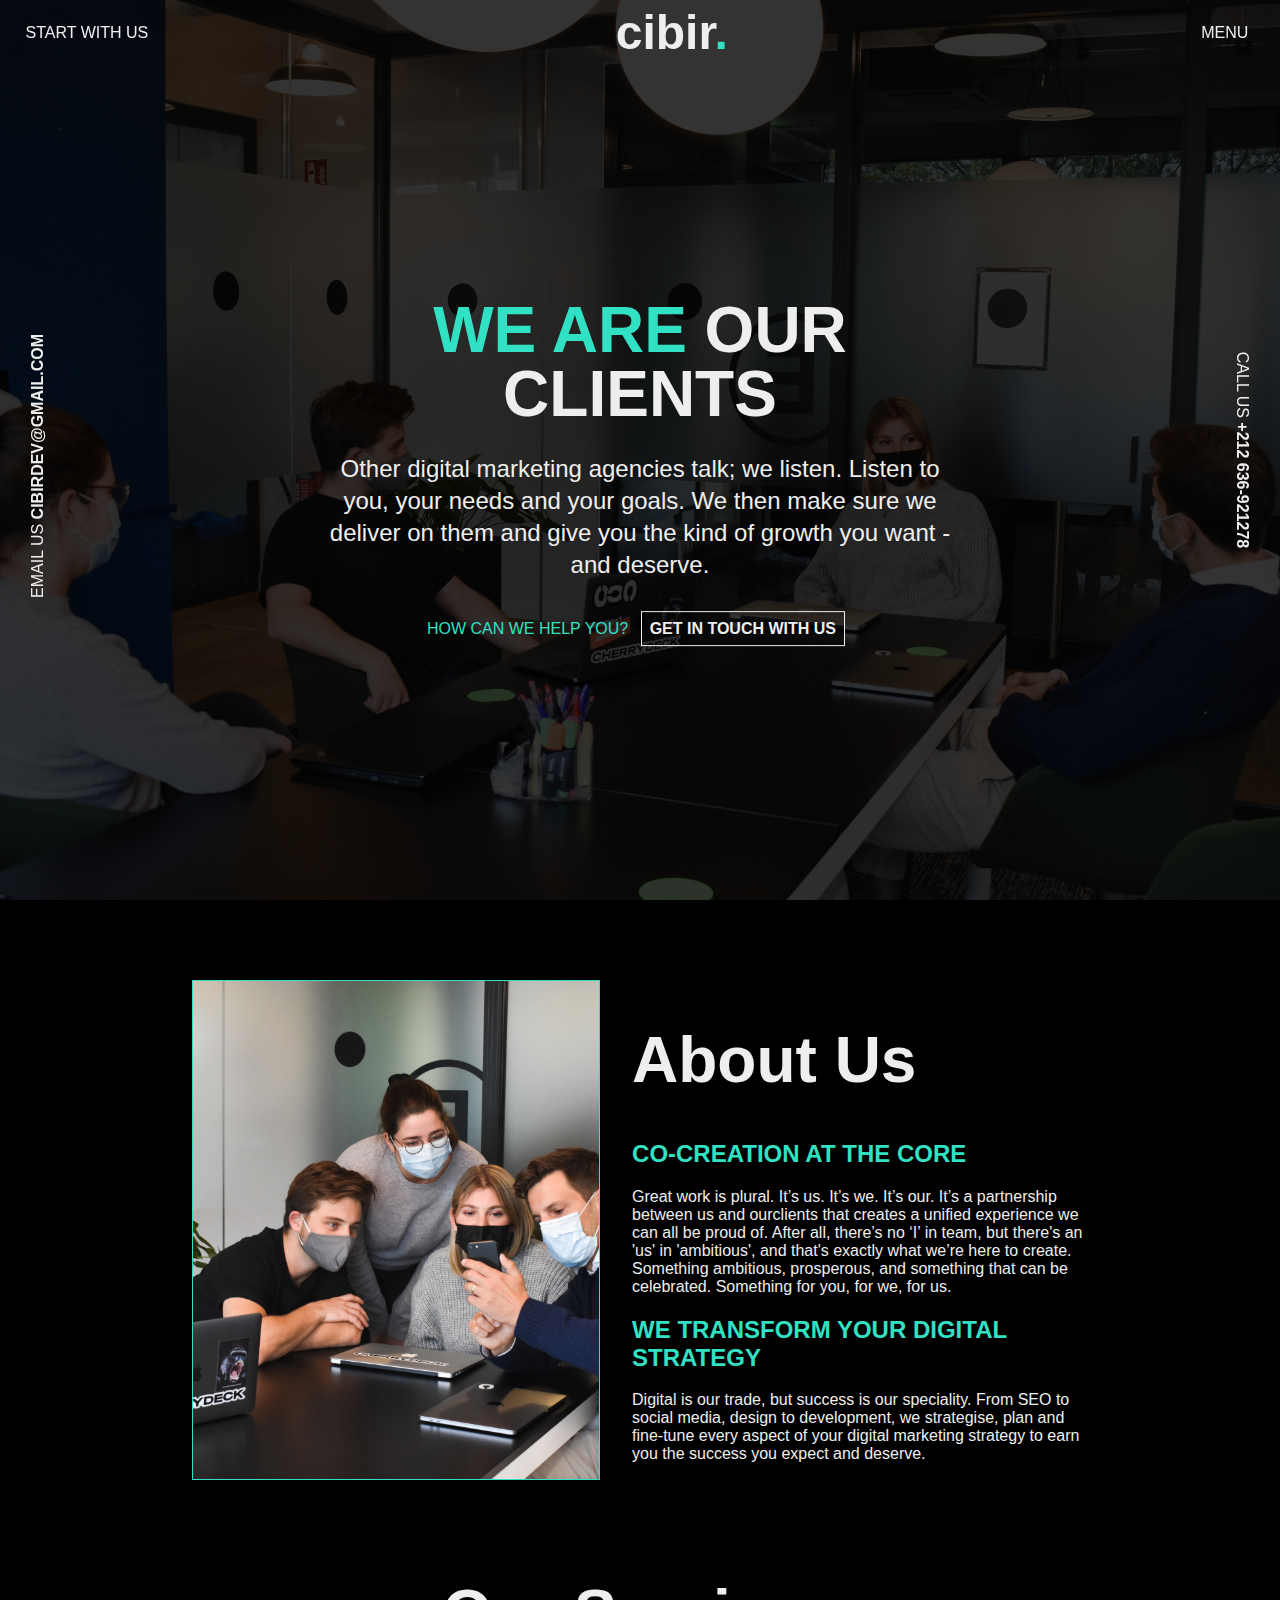
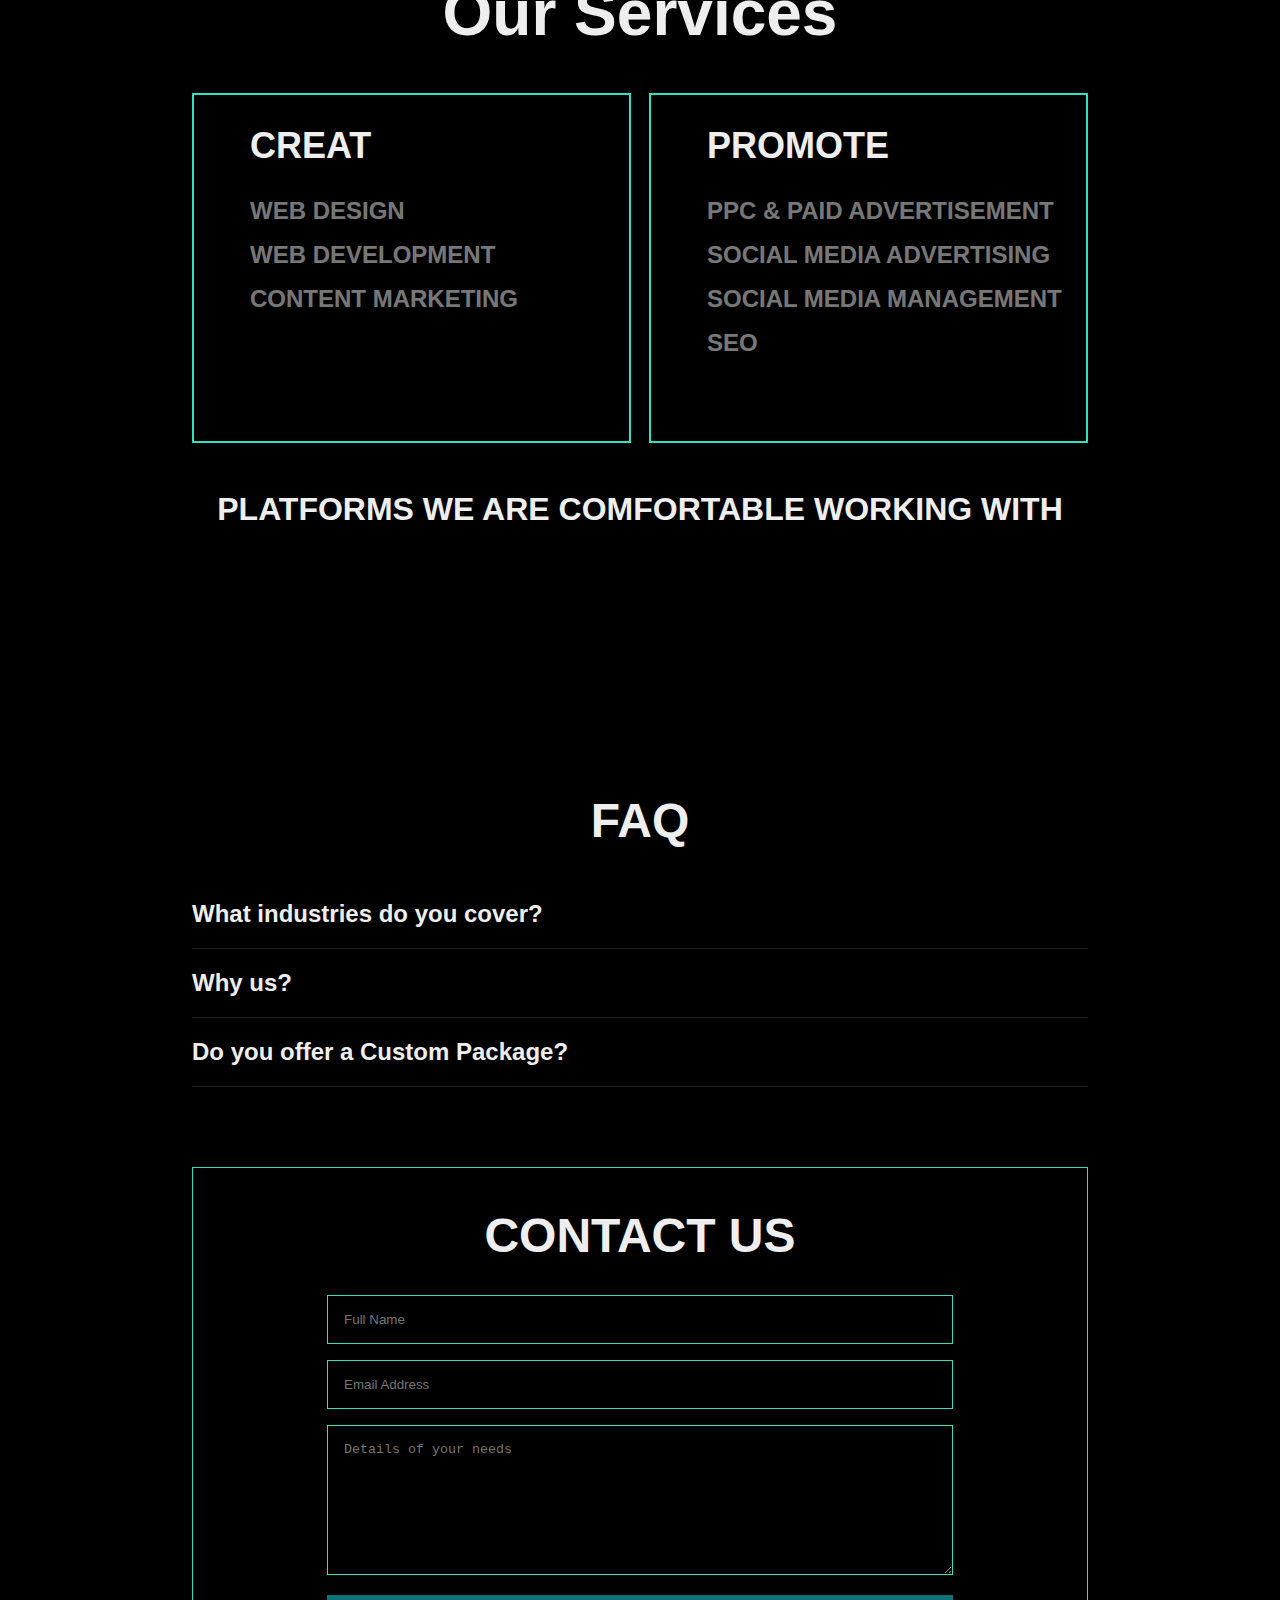
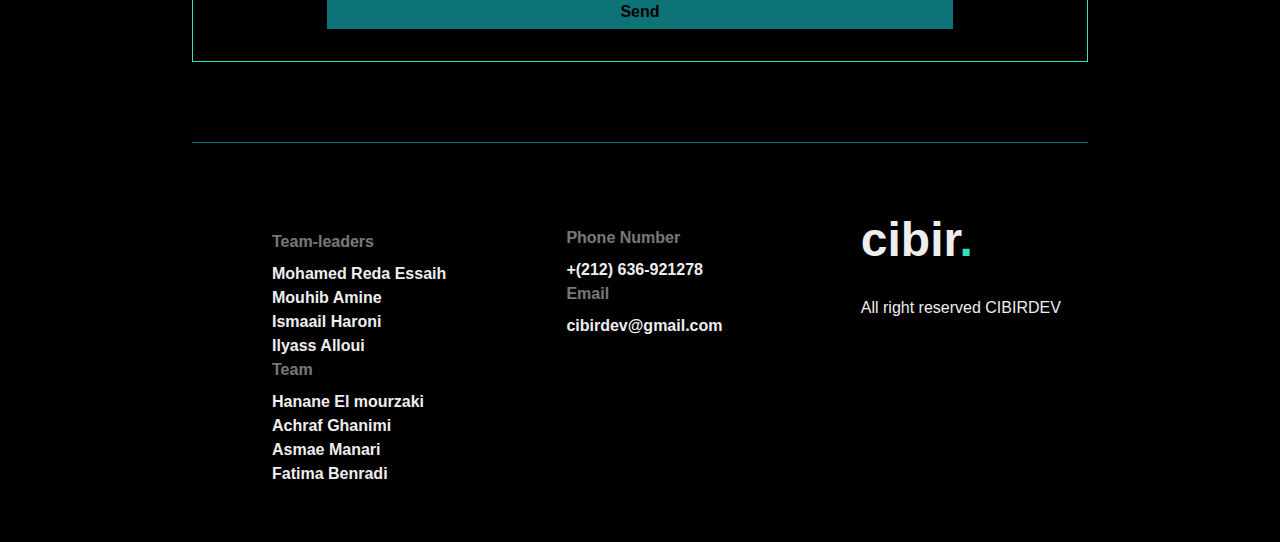
==== commit 87a10dfb: "cibir cursor" ====
--- a/index.html
+++ b/index.html
@@ -5,16 +5,19 @@
     <meta charset="UTF-8">
     <meta http-equiv="X-UA-Compatible" content="IE=edge">
     <meta name="viewport" content="width=device-width, initial-scale=1.0">
+    <meta name="google-site-verification" content="1khW4LLnZc4jgIITfRqQFVMwCqWixRxkSkub2Yn8DFs" />
     <link rel="stylesheet" href="https://use.fontawesome.com/releases/v5.15.4/css/all.css"
         integrity="sha384-DyZ88mC6Up2uqS4h/KRgHuoeGwBcD4Ng9SiP4dIRy0EXTlnuz47vAwmeGwVChigm" crossorigin="anonymous">
     <link rel="stylesheet" href="css/main.css">
     <script src="https://ajax.googleapis.com/ajax/libs/jquery/3.5.1/jquery.min.js"></script>
     <script src="js/main.js"></script>
     <link rel="shortcut icon" type="image/jpg" href="img/1630439163.ico" />
-    <title>index | cibir.</title>
+    <title>cibir.</title>
 </head>
 
 <body>
+    <!-- <div class="cursor" style="left: 427px; top: 445px;"></div>
+    <div class="cursor2" style="left: 427px; top: 445px;"></div> -->
     <div class="image-top">
         <img id="home" src="img/cherrydeck-PH8Ccgq3mvk-unsplash.jpg" alt="Agency">
     </div>
@@ -89,7 +92,7 @@
                             <a href=""><i class="fab fa-pinterest-p fa-sm"></i></a>
                             <a href=""><i class="fab fa-facebook-f fa-sm"></i></a>
                             <a href=""><i class="fab fa-whatsapp fa-sm"></i></a>
-                            <p class="copyright">All right reserved 2021</p>
+                            <p class="copyright">All right reserved CIBIRDEV</p>
                         </div>
                     </div>
                 </div>
@@ -197,7 +200,7 @@
             <div class="contact-us">
                 <h1 id="contact">CONTACT US</h1>
                 <form action="https://formsubmit.co/cibirdev@gmail.com" method="POST">
-                    <input type="hidden" name="_next" value="http://127.0.0.1:5500/thanks.html">
+                    <input type="hidden" name="_next" value="https://cibirdev.github.io/thanks.html">
                     <input type="hidden" name="_captcha" value="false">
                     <input type="hidden" name="_subject" value="Cibir you have got an Email">
                     <input type="text" name="name" placeholder="Full Name" required class="input-em">
@@ -246,10 +249,10 @@
                             <a href=""><i class="fab fa-pinterest-p fa-sm"></i></a>
                             <a href=""><i class="fab fa-facebook-f fa-sm"></i></a>
                             <a href=""><i class="fab fa-whatsapp fa-sm"></i></a>
-                            <p class="copyright-index">All right reserved 2021</p>
-                        </div>
-                    </div>
-                    <p class="copyright-footer">All right reserved 2021</p>
+                            <p class="copyright-index">All right reserved CIBIRDEV</p>
+                        </div>
+                    </div>
+                    <p class="copyright-footer">All right reserved CIBIRDEV</p>
             </footer>
         </div>
     </div>
@@ -418,6 +421,14 @@
                 SERVICES</button>
         </div>
     </div>
+    <!-- <script>
+        var cursor = document.querySelector(".cursor");
+        var cursor2 = document.querySelector(".cursor2");
+        document.addEventListener("mousemove", function (e) {
+            cursor.style.cssText = cursor2.style.cssText = "left: " + e.clientX + "px; top: " + e.clientY + "px;";
+        });
+    </script> -->
 </body>
 
+
 </html>--- a/css/main.css
+++ b/css/main.css
@@ -32,7 +32,7 @@
 
 .navbar {
     width: 100%;
-    height: 17%;
+    height: 115px;
     position: fixed;
     top: -3%;
     z-index: 5;
@@ -56,9 +56,50 @@
     font-size: 1rem;
 }
 
-nav button span {
+nav button i {
     color: #32E0C4;
 }
+
+/*animated cursor*/
+/* .cursor {
+    position: fixed;
+    z-index: 999;
+    width: 30px;
+    height: 30px;
+    border: 1px solid #dbedf3;
+    border-radius: 50%;
+    left: 0;
+    top: 0;
+    pointer-events: none;
+    transform: translate(-50%, -50%);
+    transition: .15s;
+    z-index: 999;
+}
+
+.cursor2 {
+    position: fixed;
+    z-index: 999;
+    width: 10px;
+    height: 10px;
+    background-color: #f73859;
+    border-radius: 50%;
+    left: 0;
+    top: 0;
+    pointer-events: none;
+    transform: translate(-50%, -50%);
+    z-index: 999;
+}
+
+.cursor-hover {
+    transition: .10s ease-in-out;
+    border: 1px solid #f73859;
+    transform: translate(-50%, -50%) scale(2);
+}
+
+.cursor2-hover {
+    background-color: #dbedf3;
+} */
+
 
 .point-logo {
     color: #32E0C4;
@@ -93,7 +134,7 @@
 .menu {
     position: fixed;
     top: 0;
-    z-index: 999;
+    z-index: 997;
     width: 100%;
     height: 100%;
     background-color: #EEEEEE;
@@ -430,7 +471,6 @@
     background-color: #EEEEEE;
     color: #000000;
     overflow: scroll;
-
 }
 
 .popup-details h2 {
@@ -683,7 +723,7 @@
 
     .popup-details {
         width: 80%;
-        padding: 2rem 5rem 0rem 5rem;
+        padding: 2rem 2rem 0rem 5rem;
     }
 
     .services-btn {
@@ -1027,6 +1067,23 @@
         background-color: #EEEEEE;
         color: #000000;
         overflow: scroll;
-    }
-
+        padding: 0rem 2rem 0rem 2rem;
+    }
+
+}
+
+@media only screen and (max-width: 375px) {
+    .service-card-links {
+        font-size: 1.1rem;
+        height: 250px;
+    }
+
+    .service-card-links ul {
+        margin-left: -4rem;
+    }
+
+    .services-btn {
+        font-size: 1rem;
+        font-weight: bold;
+    }
 }